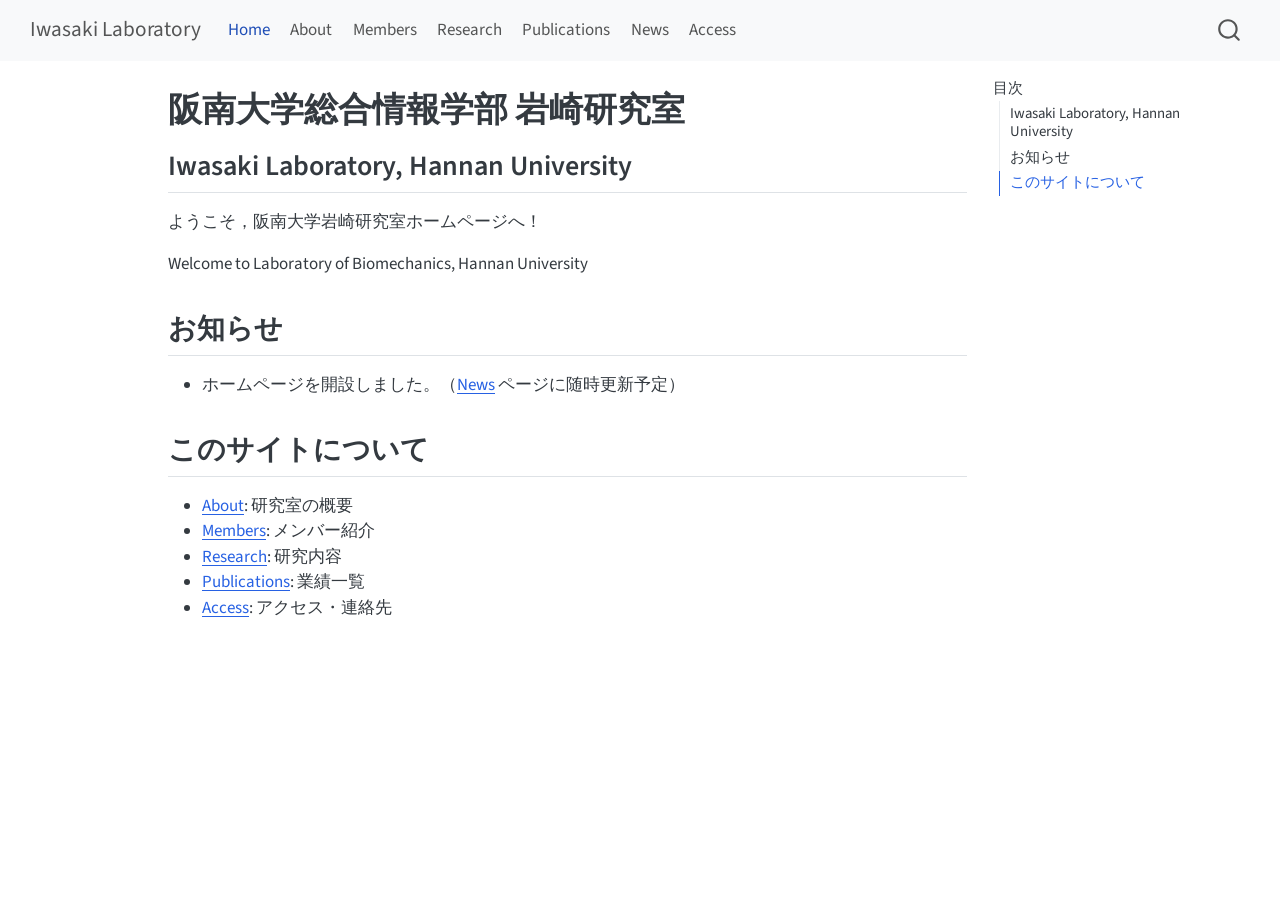
==== index.html @ ead2a385 "Built site for gh-pages" ====
<!DOCTYPE html>
<html xmlns="http://www.w3.org/1999/xhtml" lang="ja" xml:lang="ja"><head>

<meta charset="utf-8">
<meta name="generator" content="quarto-1.10.18">

<meta name="viewport" content="width=device-width, initial-scale=1.0, user-scalable=yes">


<title>阪南大学総合情報学部 岩崎研究室 – Iwasaki Laboratory</title>
<style>
/* Default styles provided by pandoc.
** See https://pandoc.org/MANUAL.html#variables-for-html for config info.
*/
span.smallcaps{font-variant: small-caps;}
div.columns{display: flex; gap: 1.5em;}
div.column{flex: auto;}
@media screen {
div.columns{gap: min(4vw, 1.5em);}
div.column{overflow-x: auto;}
}
div.hanging-indent{margin-left: 1.5em; text-indent: -1.5em;}
ul.task-list{list-style: none;}
ul.task-list li input[type="checkbox"] {
  width: 0.8em;
  margin: 0 0.8em 0.2em -1em; /* quarto-specific, see https://github.com/quarto-dev/quarto-cli/issues/4556 */ 
  vertical-align: middle;
}
</style>


<script src="site_libs/quarto-nav/quarto-nav.js"></script>
<script src="site_libs/quarto-nav/headroom.min.js"></script>
<script src="site_libs/clipboard/clipboard.min.js"></script>
<script src="site_libs/quarto-search/autocomplete.umd.js"></script>
<script src="site_libs/quarto-search/fuse.min.js"></script>
<script src="site_libs/quarto-search/quarto-search.js"></script>
<meta name="quarto:offset" content="./">
<script src="site_libs/quarto-html/quarto.js" type="module"></script>
<script src="site_libs/quarto-html/tabsets/tabsets.js" type="module"></script>
<script src="site_libs/quarto-html/popper.min.js"></script>
<script src="site_libs/quarto-html/tippy.umd.min.js"></script>
<script src="site_libs/quarto-html/anchor.min.js"></script>
<link href="site_libs/quarto-html/tippy.css" rel="stylesheet">
<link href="site_libs/quarto-html/quarto-syntax-highlighting-64a204ab8560d761af7679ceaba22944.css" rel="stylesheet" id="quarto-text-highlighting-styles">
<script src="site_libs/bootstrap/bootstrap.min.js"></script>
<link href="site_libs/bootstrap/bootstrap-icons.css" rel="stylesheet">
<link href="site_libs/bootstrap/bootstrap-445b8638c3d06994fee0907d791121c4.min.css" rel="stylesheet" append-hash="true" id="quarto-bootstrap" data-mode="light">
<script id="quarto-search-options" type="application/json">{
  "location": "navbar",
  "copy-button": false,
  "collapse-after": 3,
  "panel-placement": "end",
  "type": "overlay",
  "limit": 50,
  "keyboard-shortcut": [
    "f",
    "/",
    "s"
  ],
  "show-item-context": false,
  "language": {
    "search-no-results-text": "一致なし",
    "search-matching-documents-text": "一致した文書",
    "search-copy-link-title": "検索へのリンクをコピー",
    "search-hide-matches-text": "追加の検索結果を非表示",
    "search-more-match-text": "追加の検索結果",
    "search-more-matches-text": "追加の検索結果",
    "search-clear-button-title": "消去",
    "search-text-placeholder": "",
    "search-detached-cancel-button-title": "取消",
    "search-submit-button-title": "検索",
    "search-label": "サーチ"
  }
}</script>


</head>

<body class="nav-fixed quarto-light">

<div id="quarto-search-results"></div>
  <header id="quarto-header" class="headroom fixed-top">
    <nav class="navbar navbar-expand-lg " data-bs-theme="dark">
      <div class="navbar-container container-fluid">
      <div class="navbar-brand-container mx-auto">
    <a class="navbar-brand" href="./index.html">
    <span class="navbar-title">Iwasaki Laboratory</span>
    </a>
  </div>
            <div id="quarto-search" class="" title="サーチ"></div>
          <button class="navbar-toggler" type="button" data-bs-toggle="collapse" data-bs-target="#navbarCollapse" aria-controls="navbarCollapse" role="menu" aria-expanded="false" aria-label="ナビゲーションを切り替える" onclick="if (window.quartoToggleHeadroom) { window.quartoToggleHeadroom(); }">
  <span class="navbar-toggler-icon"></span>
</button>
          <div class="collapse navbar-collapse" id="navbarCollapse">
            <ul class="navbar-nav navbar-nav-scroll me-auto">
  <li class="nav-item">
    <a class="nav-link active" href="./index.html" aria-current="page"> 
<span class="menu-text">Home</span></a>
  </li>  
  <li class="nav-item">
    <a class="nav-link" href="./about.html"> 
<span class="menu-text">About</span></a>
  </li>  
  <li class="nav-item">
    <a class="nav-link" href="./members.html"> 
<span class="menu-text">Members</span></a>
  </li>  
  <li class="nav-item">
    <a class="nav-link" href="./research.html"> 
<span class="menu-text">Research</span></a>
  </li>  
  <li class="nav-item">
    <a class="nav-link" href="./publications.html"> 
<span class="menu-text">Publications</span></a>
  </li>  
  <li class="nav-item">
    <a class="nav-link" href="./news.html"> 
<span class="menu-text">News</span></a>
  </li>  
  <li class="nav-item">
    <a class="nav-link" href="./access.html"> 
<span class="menu-text">Access</span></a>
  </li>  
</ul>
          </div> <!-- /navcollapse -->
            <div class="quarto-navbar-tools">
</div>
      </div> <!-- /container-fluid -->
    </nav>
</header>
<!-- content -->
<div id="quarto-content" class="quarto-container page-columns page-rows-contents page-layout-article page-navbar">
<!-- sidebar -->
<!-- margin-sidebar -->
    <div id="quarto-margin-sidebar" class="sidebar margin-sidebar">
        <nav id="TOC" role="doc-toc" class="toc-active">
    <h2 id="toc-title">目次</h2>
   
  <ul>
  <li><a href="#iwasaki-laboratory-hannan-university" id="toc-iwasaki-laboratory-hannan-university" class="nav-link active" data-scroll-target="#iwasaki-laboratory-hannan-university">Iwasaki Laboratory, Hannan University</a></li>
  <li><a href="#お知らせ" id="toc-お知らせ" class="nav-link" data-scroll-target="#お知らせ">お知らせ</a></li>
  <li><a href="#このサイトについて" id="toc-このサイトについて" class="nav-link" data-scroll-target="#このサイトについて">このサイトについて</a></li>
  </ul>
</nav>
    </div>
<!-- main -->
<main class="content" id="quarto-document-content">

<header id="title-block-header" class="quarto-title-block default">
<div class="quarto-title">
<h1 class="title">阪南大学総合情報学部 岩崎研究室</h1>
</div>



<div class="quarto-title-meta">

    
  
    
  </div>
  


</header>


<section id="iwasaki-laboratory-hannan-university" class="level2">
<h2 class="anchored" data-anchor-id="iwasaki-laboratory-hannan-university">Iwasaki Laboratory, Hannan University</h2>
<p>ようこそ，阪南大学岩崎研究室ホームページへ！</p>
<p>Welcome to Laboratory of Biomechanics, Hannan University</p>
</section>
<section id="お知らせ" class="level2">
<h2 class="anchored" data-anchor-id="お知らせ">お知らせ</h2>
<ul>
<li>ホームページを開設しました。（<a href="./news.html">News</a> ページに随時更新予定）</li>
</ul>
</section>
<section id="このサイトについて" class="level2">
<h2 class="anchored" data-anchor-id="このサイトについて">このサイトについて</h2>
<ul>
<li><a href="./about.html">About</a>: 研究室の概要</li>
<li><a href="./members.html">Members</a>: メンバー紹介</li>
<li><a href="./research.html">Research</a>: 研究内容</li>
<li><a href="./publications.html">Publications</a>: 業績一覧</li>
<li><a href="./access.html">Access</a>: アクセス・連絡先</li>
</ul>


</section>

</main> <!-- /main -->
<script id="quarto-html-after-body" type="application/javascript">
  window.document.addEventListener("DOMContentLoaded", function (event) {
    const icon = "";
    const anchorJS = new window.AnchorJS();
    anchorJS.options = {
      placement: 'right',
      icon: icon
    };
    anchorJS.add('.anchored');
    const isCodeAnnotation = (el) => {
      for (const clz of el.classList) {
        if (clz.startsWith('code-annotation-')) {                     
          return true;
        }
      }
      return false;
    }
    const onCopySuccess = function(e) {
      // button target
      const button = e.trigger;
      // don't keep focus
      button.blur();
      // flash "checked"
      button.classList.add('code-copy-button-checked');
      var currentTitle = button.getAttribute("title");
      button.setAttribute("title", "コピーしました");
      let tooltip;
      if (window.bootstrap) {
        button.setAttribute("data-bs-toggle", "tooltip");
        button.setAttribute("data-bs-placement", "left");
        button.setAttribute("data-bs-title", "コピーしました");
        tooltip = new bootstrap.Tooltip(button, 
          { trigger: "manual", 
            customClass: "code-copy-button-tooltip",
            offset: [0, -8]});
        tooltip.show();    
      }
      setTimeout(function() {
        if (tooltip) {
          tooltip.hide();
          button.removeAttribute("data-bs-title");
          button.removeAttribute("data-bs-toggle");
          button.removeAttribute("data-bs-placement");
        }
        button.setAttribute("title", currentTitle);
        button.classList.remove('code-copy-button-checked');
      }, 1000);
      // clear code selection
      e.clearSelection();
    }
    const getTextToCopy = function(trigger) {
      const outerScaffold = trigger.parentElement.cloneNode(true);
      const codeEl = outerScaffold.querySelector('code');
      for (const childEl of codeEl.children) {
        if (isCodeAnnotation(childEl)) {
          childEl.remove();
        }
      }
      return codeEl.innerText;
    }
    const clipboard = new window.ClipboardJS('.code-copy-button:not([data-in-quarto-modal])', {
      text: getTextToCopy
    });
    clipboard.on('success', onCopySuccess);
    if (window.document.getElementById('quarto-embedded-source-code-modal')) {
      const clipboardModal = new window.ClipboardJS('.code-copy-button[data-in-quarto-modal]', {
        text: getTextToCopy,
        container: window.document.getElementById('quarto-embedded-source-code-modal')
      });
      clipboardModal.on('success', onCopySuccess);
    }
      var localhostRegex = new RegExp(/^(?:http|https):\/\/localhost\:?[0-9]*\//);
      var mailtoRegex = new RegExp(/^mailto:/);
        var filterRegex = new RegExp('/' + window.location.host + '/');
      var isInternal = (href) => {
          return filterRegex.test(href) || localhostRegex.test(href) || mailtoRegex.test(href);
      }
      // Inspect non-navigation links and adorn them if external
     var links = window.document.querySelectorAll('a[href]:not(.nav-link):not(.navbar-brand):not(.toc-action):not(.sidebar-link):not(.sidebar-item-toggle):not(.pagination-link):not(.no-external):not([aria-hidden]):not(.dropdown-item):not(.quarto-navigation-tool):not(.about-link)');
      for (var i=0; i<links.length; i++) {
        const link = links[i];
        if (!isInternal(link.href)) {
          // undo the damage that might have been done by quarto-nav.js in the case of
          // links that we want to consider external
          if (link.dataset.originalHref !== undefined) {
            link.href = link.dataset.originalHref;
          }
        }
      }
    function tippyHover(el, contentFn, onTriggerFn, onUntriggerFn) {
      const config = {
        allowHTML: true,
        maxWidth: 500,
        delay: 100,
        arrow: false,
        appendTo: function(el) {
            return el.parentElement;
        },
        interactive: true,
        interactiveBorder: 10,
        theme: 'quarto',
        placement: 'bottom-start',
      };
      if (contentFn) {
        config.content = contentFn;
      }
      if (onTriggerFn) {
        config.onTrigger = onTriggerFn;
      }
      if (onUntriggerFn) {
        config.onUntrigger = onUntriggerFn;
      }
      window.tippy(el, config); 
    }
    const noterefs = window.document.querySelectorAll('a[role="doc-noteref"]');
    for (var i=0; i<noterefs.length; i++) {
      const ref = noterefs[i];
      tippyHover(ref, function() {
        // use id or data attribute instead here
        let href = ref.getAttribute('data-footnote-href') || ref.getAttribute('href');
        try { href = new URL(href).hash; } catch {}
        const id = href.replace(/^#\/?/, "");
        const note = window.document.getElementById(id);
        if (note) {
          return note.innerHTML;
        } else {
          return "";
        }
      });
    }
    const xrefs = window.document.querySelectorAll('a.quarto-xref');
    const processXRef = (id, note) => {
      // Strip column container classes
      const stripColumnClz = (el) => {
        el.classList.remove("page-full", "page-columns");
        if (el.children) {
          for (const child of el.children) {
            stripColumnClz(child);
          }
        }
      }
      stripColumnClz(note)
      if (id === null || id.startsWith('sec-')) {
        // Special case sections, only their first couple elements
        const container = document.createElement("div");
        if (note.children && note.children.length > 2) {
          container.appendChild(note.children[0].cloneNode(true));
          for (let i = 1; i < note.children.length; i++) {
            const child = note.children[i];
            if (child.tagName === "P" && child.innerText === "") {
              continue;
            } else {
              container.appendChild(child.cloneNode(true));
              break;
            }
          }
          if (window.Quarto?.typesetMath) {
            window.Quarto.typesetMath(container);
          }
          return container.innerHTML
        } else {
          if (window.Quarto?.typesetMath) {
            window.Quarto.typesetMath(note);
          }
          return note.innerHTML;
        }
      } else {
        // Remove any anchor links if they are present
        const anchorLink = note.querySelector('a.anchorjs-link');
        if (anchorLink) {
          anchorLink.remove();
        }
        if (window.Quarto?.typesetMath) {
          window.Quarto.typesetMath(note);
        }
        if (note.classList.contains("callout")) {
          return note.outerHTML;
        } else {
          return note.innerHTML;
        }
      }
    }
    for (var i=0; i<xrefs.length; i++) {
      const xref = xrefs[i];
      tippyHover(xref, undefined, function(instance) {
        instance.disable();
        let url = xref.getAttribute('href');
        let hash = undefined; 
        if (url.startsWith('#')) {
          hash = url;
        } else {
          try { hash = new URL(url).hash; } catch {}
        }
        if (hash) {
          const id = hash.replace(/^#\/?/, "");
          const note = window.document.getElementById(id);
          if (note !== null) {
            try {
              const html = processXRef(id, note.cloneNode(true));
              instance.setContent(html);
            } finally {
              instance.enable();
              instance.show();
            }
          } else {
            // See if we can fetch this
            fetch(url.split('#')[0])
            .then(res => res.text())
            .then(html => {
              const parser = new DOMParser();
              const htmlDoc = parser.parseFromString(html, "text/html");
              const note = htmlDoc.getElementById(id);
              if (note !== null) {
                const html = processXRef(id, note);
                instance.setContent(html);
              } 
            }).finally(() => {
              instance.enable();
              instance.show();
            });
          }
        } else {
          // See if we can fetch a full url (with no hash to target)
          // This is a special case and we should probably do some content thinning / targeting
          fetch(url)
          .then(res => res.text())
          .then(html => {
            const parser = new DOMParser();
            const htmlDoc = parser.parseFromString(html, "text/html");
            const note = htmlDoc.querySelector('main.content');
            if (note !== null) {
              // This should only happen for chapter cross references
              // (since there is no id in the URL)
              // remove the first header
              if (note.children.length > 0 && note.children[0].tagName === "HEADER") {
                note.children[0].remove();
              }
              const html = processXRef(null, note);
              instance.setContent(html);
            } 
          }).finally(() => {
            instance.enable();
            instance.show();
          });
        }
      }, function(instance) {
      });
    }
        let selectedAnnoteEl;
        const selectorForAnnotation = ( cell, annotation) => {
          let cellAttr = 'data-code-cell="' + cell + '"';
          let lineAttr = 'data-code-annotation="' +  annotation + '"';
          const selector = 'span[' + cellAttr + '][' + lineAttr + ']';
          return selector;
        }
        const selectCodeLines = (annoteEl) => {
          const doc = window.document;
          const targetCell = annoteEl.getAttribute("data-target-cell");
          const targetAnnotation = annoteEl.getAttribute("data-target-annotation");
          const annoteSpan = window.document.querySelector(selectorForAnnotation(targetCell, targetAnnotation));
          const lines = annoteSpan.getAttribute("data-code-lines").split(",");
          const lineIds = lines.map((line) => {
            return targetCell + "-" + line;
          })
          let top = null;
          let height = null;
          let parent = null;
          if (lineIds.length > 0) {
              //compute the position of the single el (top and bottom and make a div)
              const el = window.document.getElementById(lineIds[0]);
              top = el.offsetTop;
              height = el.offsetHeight;
              parent = el.parentElement.parentElement;
            if (lineIds.length > 1) {
              const lastEl = window.document.getElementById(lineIds[lineIds.length - 1]);
              const bottom = lastEl.offsetTop + lastEl.offsetHeight;
              height = bottom - top;
            }
            if (top !== null && height !== null && parent !== null) {
              // cook up a div (if necessary) and position it 
              let div = window.document.getElementById("code-annotation-line-highlight");
              if (div === null) {
                div = window.document.createElement("div");
                div.setAttribute("id", "code-annotation-line-highlight");
                div.style.position = 'absolute';
                parent.appendChild(div);
              }
              div.style.top = top - 2 + "px";
              div.style.height = height + 4 + "px";
              div.style.left = 0;
              let gutterDiv = window.document.getElementById("code-annotation-line-highlight-gutter");
              if (gutterDiv === null) {
                gutterDiv = window.document.createElement("div");
                gutterDiv.setAttribute("id", "code-annotation-line-highlight-gutter");
                gutterDiv.style.position = 'absolute';
                const codeCell = window.document.getElementById(targetCell);
                const gutter = codeCell.querySelector('.code-annotation-gutter');
                gutter.appendChild(gutterDiv);
              }
              gutterDiv.style.top = top - 2 + "px";
              gutterDiv.style.height = height + 4 + "px";
            }
            selectedAnnoteEl = annoteEl;
          }
        };
        const unselectCodeLines = () => {
          const elementsIds = ["code-annotation-line-highlight", "code-annotation-line-highlight-gutter"];
          elementsIds.forEach((elId) => {
            const div = window.document.getElementById(elId);
            if (div) {
              div.remove();
            }
          });
          selectedAnnoteEl = undefined;
        };
          // Handle positioning of the toggle
      window.addEventListener(
        "resize",
        throttle(() => {
          elRect = undefined;
          if (selectedAnnoteEl) {
            selectCodeLines(selectedAnnoteEl);
          }
        }, 10)
      );
      function throttle(fn, ms) {
      let throttle = false;
      let timer;
        return (...args) => {
          if(!throttle) { // first call gets through
              fn.apply(this, args);
              throttle = true;
          } else { // all the others get throttled
              if(timer) clearTimeout(timer); // cancel #2
              timer = setTimeout(() => {
                fn.apply(this, args);
                timer = throttle = false;
              }, ms);
          }
        };
      }
        // Attach click handler to the DT
        const annoteDls = window.document.querySelectorAll('dt[data-target-cell]');
        for (const annoteDlNode of annoteDls) {
          annoteDlNode.addEventListener('click', (event) => {
            const clickedEl = event.target;
            if (clickedEl !== selectedAnnoteEl) {
              unselectCodeLines();
              const activeEl = window.document.querySelector('dt[data-target-cell].code-annotation-active');
              if (activeEl) {
                activeEl.classList.remove('code-annotation-active');
              }
              selectCodeLines(clickedEl);
              clickedEl.classList.add('code-annotation-active');
            } else {
              // Unselect the line
              unselectCodeLines();
              clickedEl.classList.remove('code-annotation-active');
            }
          });
        }
    const findCites = (el) => {
      const parentEl = el.parentElement;
      if (parentEl) {
        const cites = parentEl.dataset.cites;
        if (cites) {
          return {
            el,
            cites: cites.split(' ')
          };
        } else {
          return findCites(el.parentElement)
        }
      } else {
        return undefined;
      }
    };
    var bibliorefs = window.document.querySelectorAll('a[role="doc-biblioref"]');
    for (var i=0; i<bibliorefs.length; i++) {
      const ref = bibliorefs[i];
      const citeInfo = findCites(ref);
      if (citeInfo) {
        tippyHover(citeInfo.el, function() {
          var popup = window.document.createElement('div');
          citeInfo.cites.forEach(function(cite) {
            var citeDiv = window.document.createElement('div');
            citeDiv.classList.add('hanging-indent');
            citeDiv.classList.add('csl-entry');
            var biblioDiv = window.document.getElementById('ref-' + cite);
            if (biblioDiv) {
              citeDiv.innerHTML = biblioDiv.innerHTML;
            }
            popup.appendChild(citeDiv);
          });
          return popup.innerHTML;
        });
      }
    }
  });
  </script>
</div> <!-- /content -->




</body></html>
---- site_libs/quarto-html/tippy.css ----
.tippy-box[data-animation=fade][data-state=hidden]{opacity:0}[data-tippy-root]{max-width:calc(100vw - 10px)}.tippy-box{position:relative;background-color:#333;color:#fff;border-radius:4px;font-size:14px;line-height:1.4;white-space:normal;outline:0;transition-property:transform,visibility,opacity}.tippy-box[data-placement^=top]>.tippy-arrow{bottom:0}.tippy-box[data-placement^=top]>.tippy-arrow:before{bottom:-7px;left:0;border-width:8px 8px 0;border-top-color:initial;transform-origin:center top}.tippy-box[data-placement^=bottom]>.tippy-arrow{top:0}.tippy-box[data-placement^=bottom]>.tippy-arrow:before{top:-7px;left:0;border-width:0 8px 8px;border-bottom-color:initial;transform-origin:center bottom}.tippy-box[data-placement^=left]>.tippy-arrow{right:0}.tippy-box[data-placement^=left]>.tippy-arrow:before{border-width:8px 0 8px 8px;border-left-color:initial;right:-7px;transform-origin:center left}.tippy-box[data-placement^=right]>.tippy-arrow{left:0}.tippy-box[data-placement^=right]>.tippy-arrow:before{left:-7px;border-width:8px 8px 8px 0;border-right-color:initial;transform-origin:center right}.tippy-box[data-inertia][data-state=visible]{transition-timing-function:cubic-bezier(.54,1.5,.38,1.11)}.tippy-arrow{width:16px;height:16px;color:#333}.tippy-arrow:before{content:"";position:absolute;border-color:transparent;border-style:solid}.tippy-content{position:relative;padding:5px 9px;z-index:1}
---- site_libs/quarto-html/quarto-syntax-highlighting-64a204ab8560d761af7679ceaba22944.css ----
/* quarto syntax highlight colors */
:root {
  --quarto-hl-ot-color: #003B4F;
  --quarto-hl-at-color: #657422;
  --quarto-hl-ss-color: #20794D;
  --quarto-hl-an-color: #5E5E5E;
  --quarto-hl-fu-color: #4758AB;
  --quarto-hl-st-color: #20794D;
  --quarto-hl-cf-color: #003B4F;
  --quarto-hl-op-color: #5E5E5E;
  --quarto-hl-er-color: #AD0000;
  --quarto-hl-bn-color: #AD0000;
  --quarto-hl-al-color: #AD0000;
  --quarto-hl-va-color: #111111;
  --quarto-hl-bu-color: inherit;
  --quarto-hl-ex-color: inherit;
  --quarto-hl-pp-color: #AD0000;
  --quarto-hl-in-color: #5E5E5E;
  --quarto-hl-vs-color: #20794D;
  --quarto-hl-wa-color: #5E5E5E;
  --quarto-hl-do-color: #5E5E5E;
  --quarto-hl-im-color: #00769E;
  --quarto-hl-ch-color: #20794D;
  --quarto-hl-dt-color: #AD0000;
  --quarto-hl-fl-color: #AD0000;
  --quarto-hl-co-color: #5E5E5E;
  --quarto-hl-cv-color: #5E5E5E;
  --quarto-hl-cn-color: #8f5902;
  --quarto-hl-sc-color: #5E5E5E;
  --quarto-hl-dv-color: #AD0000;
  --quarto-hl-kw-color: #003B4F;
}

/* other quarto variables */
:root {
  --quarto-font-monospace: SFMono-Regular, Menlo, Monaco, Consolas, "Liberation Mono", "Courier New", monospace;
}

/* syntax highlight based on Pandoc's rules */
pre > code.sourceCode > span {
  color: #003B4F;
}

code.sourceCode > span {
  color: #003B4F;
}

div.sourceCode,
div.sourceCode pre.sourceCode {
  color: #003B4F;
}

/* Normal */
code span {
  color: #003B4F;
}

/* Alert */
code span.al {
  color: #AD0000;
  font-style: inherit;
}

/* Annotation */
code span.an {
  color: #5E5E5E;
  font-style: inherit;
}

/* Attribute */
code span.at {
  color: #657422;
  font-style: inherit;
}

/* BaseN */
code span.bn {
  color: #AD0000;
  font-style: inherit;
}

/* BuiltIn */
code span.bu {
  font-style: inherit;
}

/* ControlFlow */
code span.cf {
  color: #003B4F;
  font-weight: bold;
  font-style: inherit;
}

/* Char */
code span.ch {
  color: #20794D;
  font-style: inherit;
}

/* Constant */
code span.cn {
  color: #8f5902;
  font-style: inherit;
}

/* Comment */
code span.co {
  color: #5E5E5E;
  font-style: inherit;
}

/* CommentVar */
code span.cv {
  color: #5E5E5E;
  font-style: italic;
}

/* Documentation */
code span.do {
  color: #5E5E5E;
  font-style: italic;
}

/* DataType */
code span.dt {
  color: #AD0000;
  font-style: inherit;
}

/* DecVal */
code span.dv {
  color: #AD0000;
  font-style: inherit;
}

/* Error */
code span.er {
  color: #AD0000;
  font-style: inherit;
}

/* Extension */
code span.ex {
  font-style: inherit;
}

/* Float */
code span.fl {
  color: #AD0000;
  font-style: inherit;
}

/* Function */
code span.fu {
  color: #4758AB;
  font-style: inherit;
}

/* Import */
code span.im {
  color: #00769E;
  font-style: inherit;
}

/* Information */
code span.in {
  color: #5E5E5E;
  font-style: inherit;
}

/* Keyword */
code span.kw {
  color: #003B4F;
  font-weight: bold;
  font-style: inherit;
}

/* Operator */
code span.op {
  color: #5E5E5E;
  font-style: inherit;
}

/* Other */
code span.ot {
  color: #003B4F;
  font-style: inherit;
}

/* Preprocessor */
code span.pp {
  color: #AD0000;
  font-style: inherit;
}

/* SpecialChar */
code span.sc {
  color: #5E5E5E;
  font-style: inherit;
}

/* SpecialString */
code span.ss {
  color: #20794D;
  font-style: inherit;
}

/* String */
code span.st {
  color: #20794D;
  font-style: inherit;
}

/* Variable */
code span.va {
  color: #111111;
  font-style: inherit;
}

/* VerbatimString */
code span.vs {
  color: #20794D;
  font-style: inherit;
}

/* Warning */
code span.wa {
  color: #5E5E5E;
  font-style: italic;
}

.prevent-inlining {
  content: "</";
}

/*# sourceMappingURL=9d8d5bb603a83b8298b89080a598c93b.css.map */
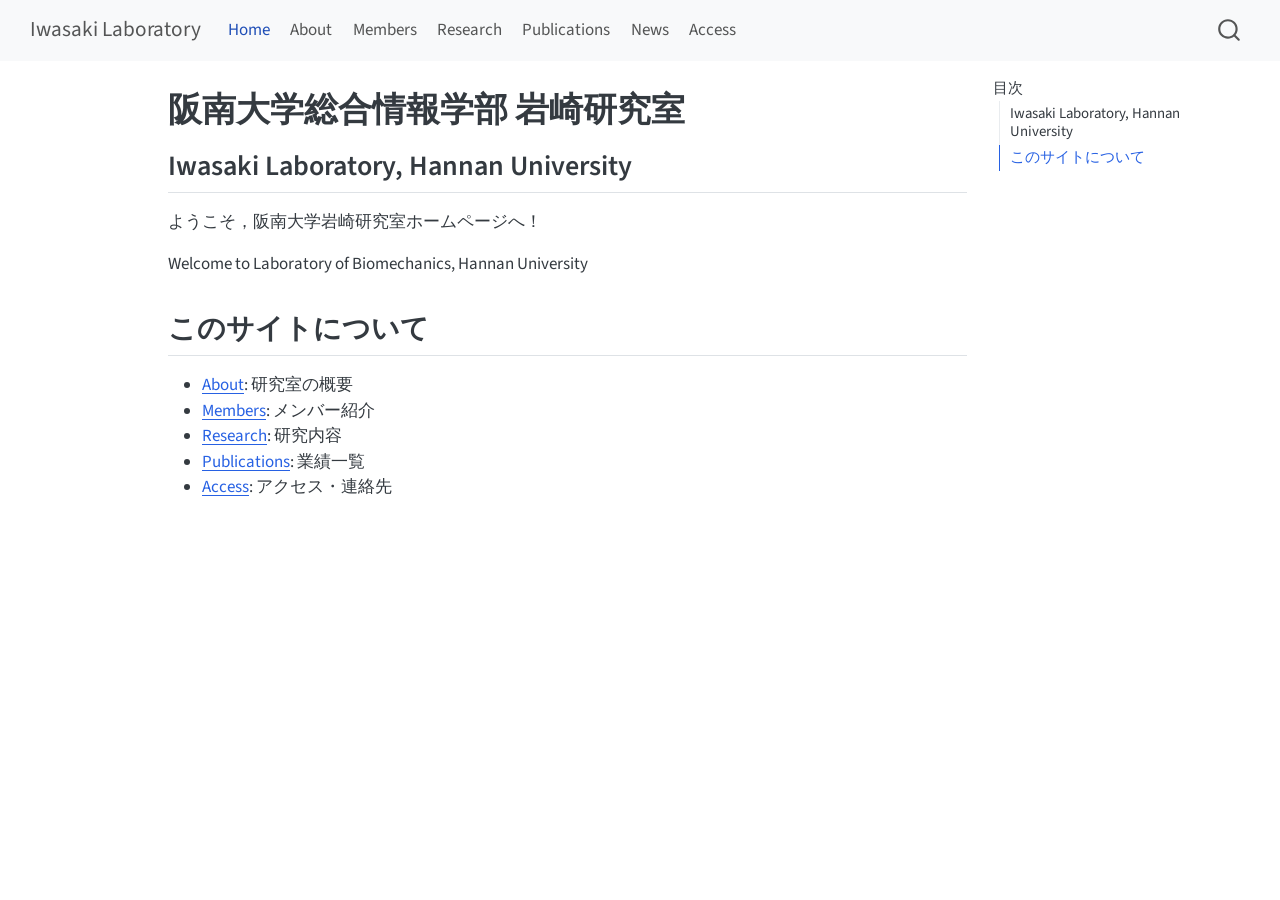
==== commit 6944fd49: "Built site for gh-pages" ====
--- a/index.html
+++ b/index.html
@@ -139,7 +139,6 @@
    
   <ul>
   <li><a href="#iwasaki-laboratory-hannan-university" id="toc-iwasaki-laboratory-hannan-university" class="nav-link active" data-scroll-target="#iwasaki-laboratory-hannan-university">Iwasaki Laboratory, Hannan University</a></li>
-  <li><a href="#お知らせ" id="toc-お知らせ" class="nav-link" data-scroll-target="#お知らせ">お知らせ</a></li>
   <li><a href="#このサイトについて" id="toc-このサイトについて" class="nav-link" data-scroll-target="#このサイトについて">このサイトについて</a></li>
   </ul>
 </nav>
@@ -170,12 +169,6 @@
 <h2 class="anchored" data-anchor-id="iwasaki-laboratory-hannan-university">Iwasaki Laboratory, Hannan University</h2>
 <p>ようこそ，阪南大学岩崎研究室ホームページへ！</p>
 <p>Welcome to Laboratory of Biomechanics, Hannan University</p>
-</section>
-<section id="お知らせ" class="level2">
-<h2 class="anchored" data-anchor-id="お知らせ">お知らせ</h2>
-<ul>
-<li>ホームページを開設しました。（<a href="./news.html">News</a> ページに随時更新予定）</li>
-</ul>
 </section>
 <section id="このサイトについて" class="level2">
 <h2 class="anchored" data-anchor-id="このサイトについて">このサイトについて</h2>
@@ -264,7 +257,7 @@
     }
       var localhostRegex = new RegExp(/^(?:http|https):\/\/localhost\:?[0-9]*\//);
       var mailtoRegex = new RegExp(/^mailto:/);
-        var filterRegex = new RegExp('/' + window.location.host + '/');
+        var filterRegex = new RegExp("https:\/\/iwasaki71\.github\.io\/iwasaki-lab\/");
       var isInternal = (href) => {
           return filterRegex.test(href) || localhostRegex.test(href) || mailtoRegex.test(href);
       }
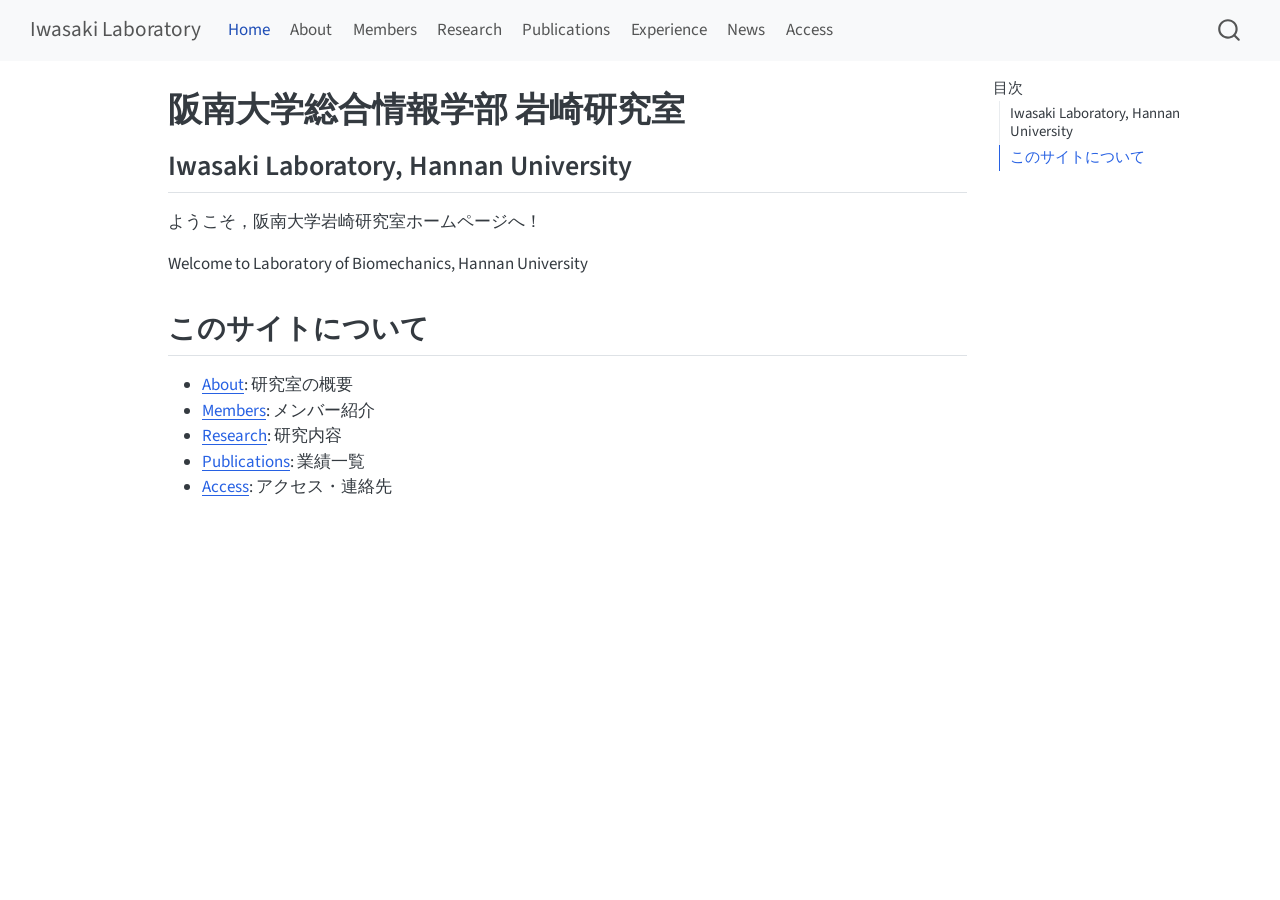
==== commit dd250b27: "Built site for gh-pages" ====
--- a/index.html
+++ b/index.html
@@ -115,6 +115,10 @@
 <span class="menu-text">Publications</span></a>
   </li>  
   <li class="nav-item">
+    <a class="nav-link" href="./experience.html"> 
+<span class="menu-text">Experience</span></a>
+  </li>  
+  <li class="nav-item">
     <a class="nav-link" href="./news.html"> 
 <span class="menu-text">News</span></a>
   </li>  
